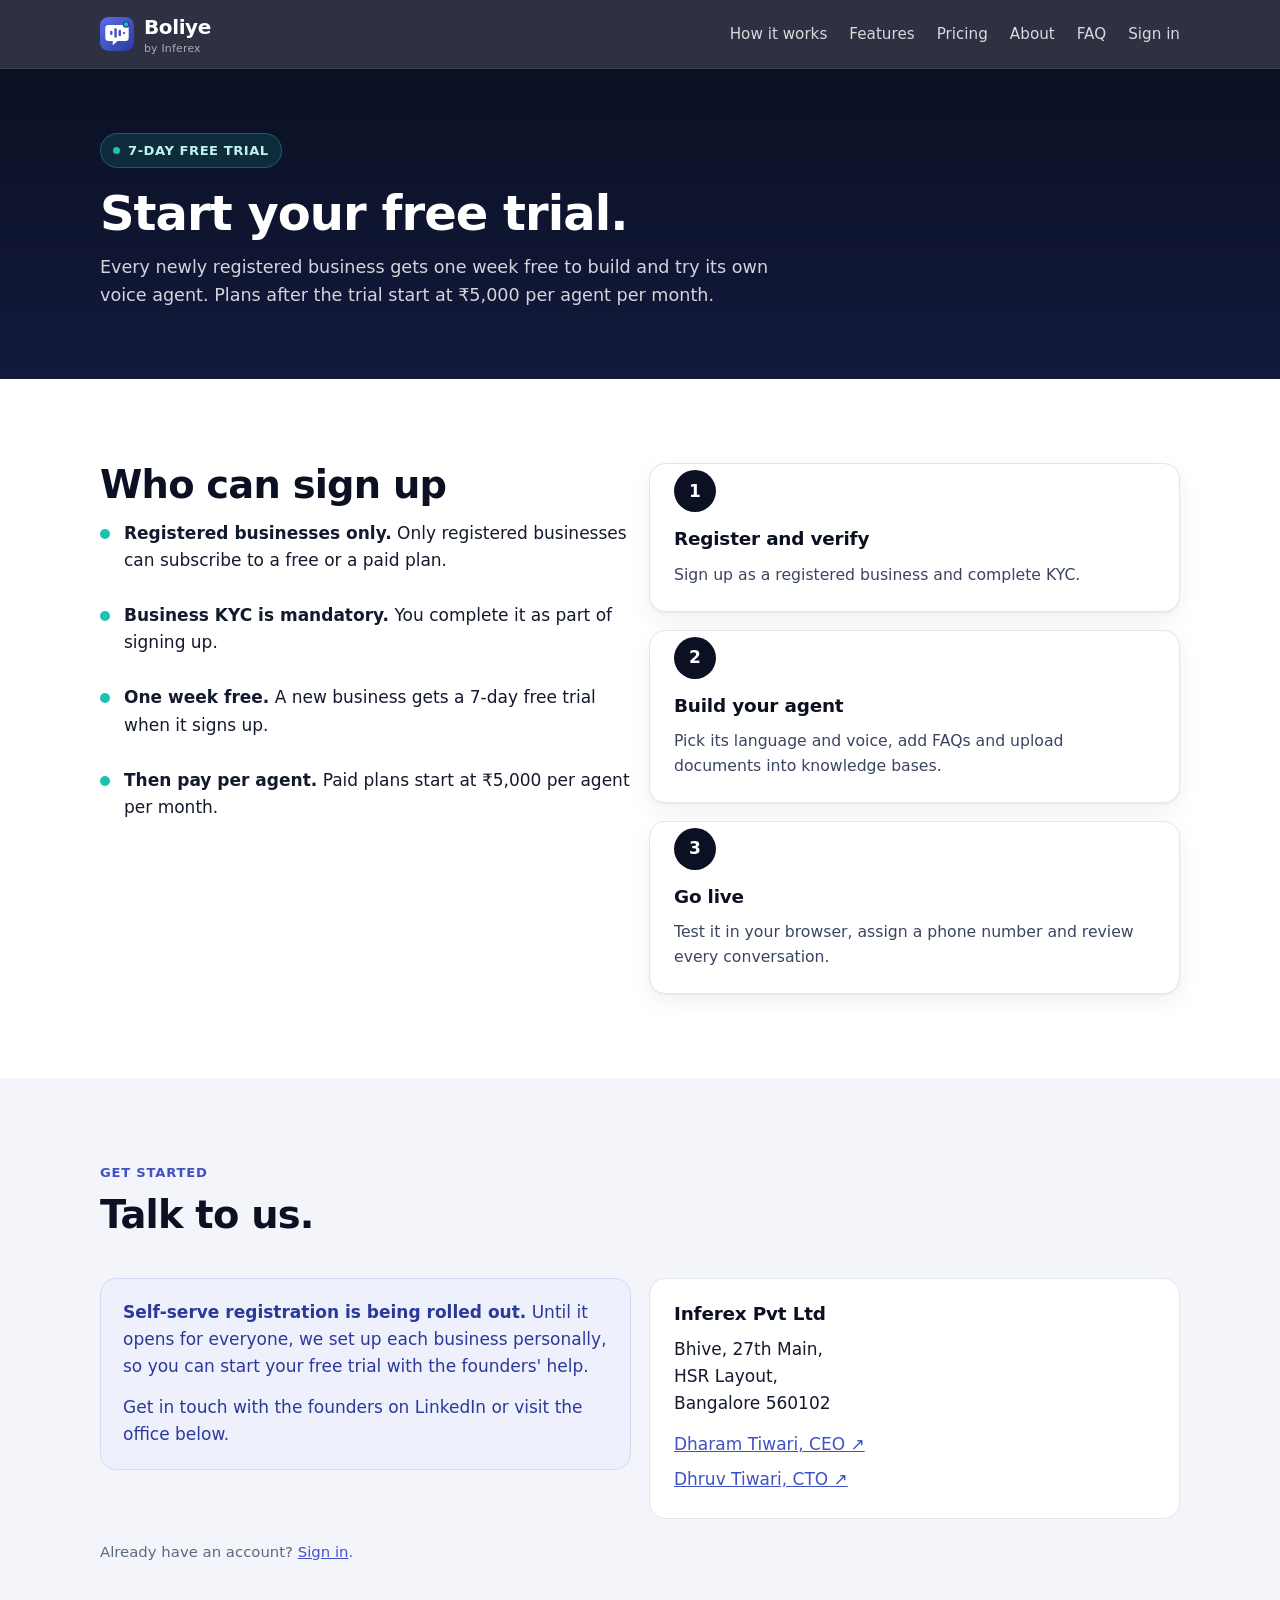
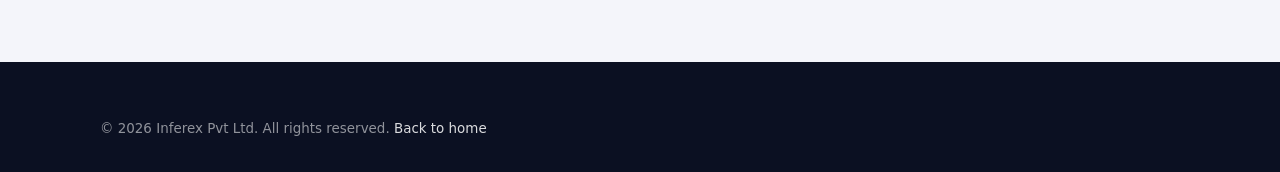
==== start.html @ 102da837 "Add the Boliye marketing website Static site for Inferex Pvt Ltd: home page, free-trial page, logo m" ====
<!doctype html>
<html lang="en">
<head>
  <meta charset="utf-8">
  <meta name="viewport" content="width=device-width, initial-scale=1">
  <title>Start your free trial · Boliye</title>
  <meta name="description" content="Register your business, complete KYC and start a 7-day free trial of Boliye voice agents. Only registered businesses can subscribe.">
  <meta name="theme-color" content="#0b1022">
  <link rel="icon" type="image/svg+xml" href="assets/favicon.svg">
  <link rel="stylesheet" href="styles.css">
  <script src="site.js" defer></script>
</head>
<body>
  <a class="skip" href="#main">Skip to content</a>

  <header class="site-header">
    <div class="wrap bar">
      <a class="brand" href="./" aria-label="Boliye home">
        <img src="assets/logo-mark.svg" width="34" height="34" alt="">
        <span><span class="name">Boliye</span><span class="by">by Inferex</span></span>
      </a>
      <button class="nav-toggle" type="button" data-nav-toggle aria-expanded="false" aria-controls="nav">Menu</button>
      <nav class="nav" id="nav" data-nav aria-label="Main">
        <a href="./#how">How it works</a>
        <a href="./#features">Features</a>
        <a href="./#pricing">Pricing</a>
        <a href="./#about">About</a>
        <a href="./#faq">FAQ</a>
        <a href="https://app.boliye.world/login.html">Sign in</a>
      </nav>
    </div>
  </header>

  <main id="main">
    <div class="page-hero">
      <div class="wrap">
        <span class="eyebrow">7-day free trial</span>
        <h1>Start your free trial.</h1>
        <p>Every newly registered business gets one week free to build and try its own voice agent. Plans after the trial start at ₹5,000 per agent per month.</p>
      </div>
    </div>

    <section>
      <div class="wrap">
        <div class="grid cols-2" style="align-items:start">
          <div>
            <h2>Who can sign up</h2>
            <div class="rules">
              <div class="rule"><span class="dot"></span><p><strong>Registered businesses only.</strong> Only registered businesses can subscribe to a free or a paid plan.</p></div>
              <div class="rule"><span class="dot"></span><p><strong>Business KYC is mandatory.</strong> You complete it as part of signing up.</p></div>
              <div class="rule"><span class="dot"></span><p><strong>One week free.</strong> A new business gets a 7-day free trial when it signs up.</p></div>
              <div class="rule"><span class="dot"></span><p><strong>Then pay per agent.</strong> Paid plans start at ₹5,000 per agent per month.</p></div>
            </div>
          </div>
          <div class="grid steps">
            <div class="card step"><h3>Register and verify</h3><p>Sign up as a registered business and complete KYC.</p></div>
            <div class="card step"><h3>Build your agent</h3><p>Pick its language and voice, add FAQs and upload documents into knowledge bases.</p></div>
            <div class="card step"><h3>Go live</h3><p>Test it in your browser, assign a phone number and review every conversation.</p></div>
          </div>
        </div>
      </div>
    </section>

    <section class="soft" id="talk">
      <div class="wrap">
        <div class="section-head">
          <div class="kicker">Get started</div>
          <h2>Talk to us.</h2>
        </div>
        <div class="grid cols-2" style="align-items:start">
          <div class="callout">
            <p><strong>Self-serve registration is being rolled out.</strong> Until it opens for everyone, we set up each business personally, so you can start your free trial with the founders' help.</p>
            <p>Get in touch with the founders on LinkedIn or visit the office below.</p>
          </div>
          <div class="card">
            <h3>Inferex Pvt Ltd</h3>
            <address style="font-style:normal;margin-bottom:14px">Bhive, 27th Main,<br>HSR Layout,<br>Bangalore 560102</address>
            <ul style="display:grid;gap:8px">
              <li><a href="https://www.linkedin.com/in/dharamtiwari/" target="_blank" rel="noopener noreferrer">Dharam Tiwari, CEO ↗</a></li>
              <li><a href="https://www.linkedin.com/in/dhruv-tiwari-dev/" target="_blank" rel="noopener noreferrer">Dhruv Tiwari, CTO ↗</a></li>
            </ul>
          </div>
        </div>
        <p class="note" style="text-align:left">Already have an account? <a href="https://app.boliye.world/login.html">Sign in</a>.</p>
      </div>
    </section>
  </main>

  <footer class="site-footer">
    <div class="wrap">
      <p class="legal" style="border:0;padding:0;margin:0">© <span data-year>2026</span> Inferex Pvt Ltd. All rights reserved. <a href="./">Back to home</a></p>
    </div>
  </footer>
</body>
</html>
---- styles.css ----
/* Boliye marketing site. Plain CSS, no external fonts or scripts. */
:root {
  --font: Inter, ui-sans-serif, system-ui, -apple-system, "Segoe UI", Roboto, "Helvetica Neue", Arial, sans-serif;
  --ink: #0b1022;
  --ink-2: #1a2142;
  --text: #141a2e;
  --text-2: #3a4560;
  --muted: #5d687e;
  --bg: #ffffff;
  --bg-soft: #f4f5fa;
  --border: #e3e6ee;
  --primary: #3f52c5;
  --primary-hover: #3345ad;
  --primary-soft: #eef0fc;
  --accent: #19c3b1;
  --accent-ink: #0b6b60;
  --radius: 16px;
  --shadow: 0 1px 2px rgba(11, 16, 34, 0.05), 0 8px 24px rgba(11, 16, 34, 0.06);
  --gutter: 20px;
  --max: 1120px;
}

* { box-sizing: border-box; }
html { scroll-behavior: smooth; scroll-padding-top: 76px; }
body {
  margin: 0;
  font-family: var(--font);
  font-size: 17px;
  line-height: 1.6;
  color: var(--text);
  background: var(--bg);
  -webkit-font-smoothing: antialiased;
}
img, svg { max-width: 100%; display: block; }
a { color: var(--primary); }
h1, h2, h3 { line-height: 1.15; color: var(--ink); margin: 0 0 12px; letter-spacing: -0.02em; }
h1 { font-size: clamp(2.2rem, 5.2vw, 3.6rem); }
h2 { font-size: clamp(1.7rem, 3.4vw, 2.4rem); }
h3 { font-size: 1.15rem; letter-spacing: -0.01em; }
p { margin: 0 0 14px; }
ul { margin: 0; padding: 0; list-style: none; }

.wrap { width: 100%; max-width: var(--max); margin: 0 auto; padding: 0 var(--gutter); }
.skip { position: absolute; left: -999px; top: 8px; background: #fff; color: var(--ink); padding: 8px 12px; border-radius: 8px; z-index: 100; }
.skip:focus { left: 8px; }
:focus-visible { outline: 3px solid var(--accent); outline-offset: 2px; border-radius: 6px; }

/* ---------- header ---------- */
.site-header {
  position: sticky; top: 0; z-index: 50;
  background: rgba(11, 16, 34, 0.86);
  backdrop-filter: saturate(160%) blur(12px);
  border-bottom: 1px solid rgba(255, 255, 255, 0.08);
}
.bar { display: flex; align-items: center; gap: 24px; min-height: 68px; }
.brand { display: inline-flex; align-items: center; gap: 10px; text-decoration: none; color: #fff; }
.brand svg { width: 34px; height: 34px; }
.brand .name { font-weight: 700; font-size: 1.25rem; letter-spacing: -0.02em; }
.brand .by { display: block; font-size: 0.68rem; font-weight: 500; color: rgba(255, 255, 255, 0.6); letter-spacing: 0.02em; margin-top: -3px; }
.nav { display: flex; align-items: center; gap: 22px; margin-left: auto; }
.nav a:not(.btn) { color: rgba(255, 255, 255, 0.82); text-decoration: none; font-size: 0.95rem; font-weight: 500; }
.nav a:not(.btn):hover { color: #fff; }
.nav-toggle { display: none; margin-left: auto; background: none; border: 1px solid rgba(255, 255, 255, 0.3); color: #fff; border-radius: 10px; padding: 8px 12px; font: inherit; cursor: pointer; }

/* ---------- buttons ---------- */
.btn {
  display: inline-flex; align-items: center; justify-content: center; gap: 8px;
  padding: 12px 22px; border-radius: 12px; border: 1px solid transparent;
  font: inherit; font-weight: 600; font-size: 0.98rem; text-decoration: none; cursor: pointer;
  background: var(--primary); color: #fff;
  transition: background 0.15s, transform 0.15s, border-color 0.15s;
}
.btn:hover { background: var(--primary-hover); }
.btn.small { padding: 9px 16px; font-size: 0.92rem; }
.btn.light { background: #fff; color: var(--ink); }
.btn.light:hover { background: #e9ecf8; }
.btn.ghost { background: transparent; border-color: rgba(255, 255, 255, 0.35); color: #fff; }
.btn.ghost:hover { background: rgba(255, 255, 255, 0.1); }
.btn.outline { background: transparent; border-color: var(--border); color: var(--ink); }
.btn.outline:hover { background: var(--bg-soft); }

/* ---------- hero ---------- */
.hero {
  position: relative; overflow: hidden; color: #fff;
  background:
    radial-gradient(900px 480px at 85% -10%, rgba(90, 109, 240, 0.55), transparent 60%),
    radial-gradient(700px 420px at 0% 110%, rgba(25, 195, 177, 0.22), transparent 60%),
    linear-gradient(180deg, var(--ink) 0%, #121a3d 100%);
}
.hero h1 { color: #fff; }
.hero-grid { display: grid; gap: 48px; padding: 72px 0 84px; align-items: center; grid-template-columns: 1.05fr 0.95fr; }
.eyebrow {
  display: inline-flex; align-items: center; gap: 8px;
  font-size: 0.82rem; font-weight: 600; letter-spacing: 0.04em; text-transform: uppercase;
  color: #bff4ed; background: rgba(25, 195, 177, 0.14); border: 1px solid rgba(25, 195, 177, 0.35);
  padding: 6px 12px; border-radius: 999px; margin-bottom: 18px;
}
.eyebrow::before { content: ""; width: 7px; height: 7px; border-radius: 50%; background: var(--accent); }
.hero .lead { font-size: 1.15rem; color: rgba(255, 255, 255, 0.82); max-width: 34em; }
.cta-row { display: flex; flex-wrap: wrap; gap: 12px; margin: 26px 0 16px; }
.fineprint { font-size: 0.86rem; color: rgba(255, 255, 255, 0.62); margin: 0; }

/* the illustrative call card */
.mock { background: #fff; color: var(--text); border-radius: 20px; box-shadow: 0 30px 80px rgba(0, 0, 0, 0.4); overflow: hidden; border: 1px solid rgba(255, 255, 255, 0.1); }
.mock-head { display: flex; align-items: center; justify-content: space-between; gap: 10px; padding: 14px 18px; border-bottom: 1px solid var(--border); background: var(--bg-soft); font-size: 0.88rem; }
.mock-head strong { color: var(--ink); }
.chip { display: inline-block; font-size: 0.74rem; font-weight: 600; padding: 3px 10px; border-radius: 999px; background: var(--primary-soft); color: #2b3a9a; white-space: nowrap; }
.chip.green { background: #e6f6ec; color: #15803d; }
.mock-body { padding: 18px; display: grid; gap: 12px; }
.bubble { max-width: 86%; padding: 11px 14px; border-radius: 14px; font-size: 0.95rem; line-height: 1.45; }
.bubble small { display: block; font-size: 0.72rem; font-weight: 600; letter-spacing: 0.04em; text-transform: uppercase; opacity: 0.65; margin-bottom: 2px; }
.bubble.caller { background: var(--bg-soft); border: 1px solid var(--border); justify-self: start; border-bottom-left-radius: 4px; }
.bubble.agent { background: var(--primary); color: #fff; justify-self: end; border-bottom-right-radius: 4px; }
.mock-foot { display: flex; flex-wrap: wrap; gap: 8px; padding: 12px 18px 16px; border-top: 1px solid var(--border); }
.caption { font-size: 0.8rem; color: rgba(255, 255, 255, 0.55); text-align: center; margin: 12px 0 0; }

/* ---------- sections ---------- */
section { padding: 84px 0; }
section.soft { background: var(--bg-soft); }
.section-head { max-width: 40em; margin-bottom: 40px; }
.section-head p { color: var(--muted); font-size: 1.08rem; }
.kicker { font-size: 0.82rem; font-weight: 700; letter-spacing: 0.06em; text-transform: uppercase; color: var(--primary); margin-bottom: 10px; }

.grid { display: grid; gap: 18px; }
.cols-2 { grid-template-columns: repeat(2, 1fr); }
.cols-3 { grid-template-columns: repeat(3, 1fr); }
.cols-4 { grid-template-columns: repeat(4, 1fr); }
.card { background: #fff; border: 1px solid var(--border); border-radius: var(--radius); padding: 24px; box-shadow: var(--shadow); }
section.soft .card { box-shadow: none; }
.card p { color: var(--text-2); margin: 0; font-size: 0.98rem; }
.icon { width: 42px; height: 42px; border-radius: 12px; background: var(--primary-soft); color: var(--primary); display: grid; place-items: center; margin-bottom: 14px; }
.icon svg { width: 22px; height: 22px; }

/* steps */
.steps { counter-reset: step; }
.step { position: relative; padding-top: 6px; }
.step::before {
  counter-increment: step; content: counter(step);
  display: grid; place-items: center; width: 42px; height: 42px; border-radius: 50%;
  background: var(--ink); color: #fff; font-weight: 700; margin-bottom: 16px;
}

/* pricing */
.plan { display: flex; flex-direction: column; gap: 14px; position: relative; }
.plan.featured { border: 2px solid var(--primary); box-shadow: 0 18px 50px rgba(63, 82, 197, 0.18); }
.badge { position: absolute; top: -13px; left: 24px; background: var(--primary); color: #fff; font-size: 0.74rem; font-weight: 700; letter-spacing: 0.04em; text-transform: uppercase; padding: 4px 12px; border-radius: 999px; }
.price { font-size: 2.4rem; font-weight: 800; color: var(--ink); letter-spacing: -0.03em; line-height: 1.1; }
.price small { font-size: 0.95rem; font-weight: 500; color: var(--muted); letter-spacing: 0; }
.price .from { display: block; font-size: 0.82rem; font-weight: 600; color: var(--muted); letter-spacing: 0.04em; text-transform: uppercase; }
.plan ul { display: grid; gap: 10px; margin: 6px 0 8px; }
.plan li { position: relative; padding-left: 26px; color: var(--text-2); font-size: 0.97rem; }
.plan li::before { content: ""; position: absolute; left: 0; top: 7px; width: 14px; height: 8px; border-left: 2.5px solid var(--accent-ink); border-bottom: 2.5px solid var(--accent-ink); transform: rotate(-45deg) scale(0.9); }
.plan .btn { margin-top: auto; }
.note { margin-top: 22px; color: var(--muted); font-size: 0.93rem; text-align: center; }

/* team */
.person { display: flex; flex-direction: column; gap: 12px; }
.avatar { width: 64px; height: 64px; border-radius: 18px; display: grid; place-items: center; font-weight: 800; font-size: 1.4rem; color: #fff; background: linear-gradient(135deg, #5a6df0, #2b3a9a); }
.avatar.alt { background: linear-gradient(135deg, #19c3b1, #0b6b60); }
.role { font-size: 0.9rem; font-weight: 600; color: var(--primary); margin: -6px 0 0; }
.person a.link { display: inline-flex; align-items: center; gap: 8px; font-weight: 600; font-size: 0.95rem; text-decoration: none; margin-top: auto; }
.person a.link:hover { text-decoration: underline; }

/* faq */
.faq { max-width: 52em; display: grid; gap: 12px; }
.faq details { background: #fff; border: 1px solid var(--border); border-radius: 14px; padding: 4px 20px; }
.faq summary { cursor: pointer; font-weight: 600; color: var(--ink); padding: 16px 0; list-style: none; display: flex; justify-content: space-between; gap: 16px; }
.faq summary::-webkit-details-marker { display: none; }
.faq summary::after { content: "+"; font-size: 1.4rem; line-height: 1; color: var(--primary); }
.faq details[open] summary::after { content: "–"; }
.faq details p { color: var(--text-2); padding-bottom: 14px; }

/* closing cta */
.closing { background: linear-gradient(135deg, #2b3a9a, #3f52c5 55%, #19a89a); color: #fff; text-align: center; border-radius: 28px; padding: 64px 24px; }
.closing h2 { color: #fff; }
.closing p { color: rgba(255, 255, 255, 0.86); max-width: 34em; margin: 0 auto 24px; font-size: 1.1rem; }
.closing .cta-row { justify-content: center; margin: 0; }

/* footer */
.site-footer { background: var(--ink); color: rgba(255, 255, 255, 0.72); padding: 56px 0 32px; font-size: 0.93rem; }
.site-footer a { color: rgba(255, 255, 255, 0.85); text-decoration: none; }
.site-footer a:hover { color: #fff; text-decoration: underline; }
.foot-grid { display: grid; gap: 32px; grid-template-columns: 1.4fr 1fr 1fr; margin-bottom: 32px; }
.site-footer h3 { color: #fff; font-size: 0.82rem; letter-spacing: 0.06em; text-transform: uppercase; margin-bottom: 14px; }
.site-footer ul { display: grid; gap: 8px; }
.site-footer address { font-style: normal; line-height: 1.6; }
.legal { border-top: 1px solid rgba(255, 255, 255, 0.12); padding-top: 22px; font-size: 0.84rem; color: rgba(255, 255, 255, 0.55); }

/* start page */
.page-hero { background: linear-gradient(180deg, var(--ink), #121a3d); color: #fff; padding: 64px 0 56px; }
.page-hero h1 { color: #fff; font-size: clamp(2rem, 4.4vw, 3rem); }
.page-hero p { color: rgba(255, 255, 255, 0.82); max-width: 38em; font-size: 1.1rem; }
.rules { display: grid; gap: 14px; margin-top: 8px; }
.rule { display: flex; gap: 14px; align-items: flex-start; }
.rule .dot { flex: none; width: 10px; height: 10px; border-radius: 50%; background: var(--accent); margin-top: 9px; }
.callout { background: var(--primary-soft); border: 1px solid #d5daf7; border-radius: var(--radius); padding: 20px 22px; color: #2b3a9a; }
.callout p:last-child { margin: 0; }

/* ---------- responsive ---------- */
@media (max-width: 960px) {
  .hero-grid { grid-template-columns: 1fr; padding: 48px 0 56px; gap: 36px; }
  .cols-4 { grid-template-columns: repeat(2, 1fr); }
  .cols-3 { grid-template-columns: 1fr; }
  .foot-grid { grid-template-columns: 1fr 1fr; }
}
@media (max-width: 720px) {
  body { font-size: 16px; }
  section { padding: 60px 0; }
  .nav-toggle { display: inline-block; }
  .nav {
    display: none; position: absolute; left: 0; right: 0; top: 68px; margin: 0;
    flex-direction: column; align-items: stretch; gap: 4px; padding: 14px var(--gutter) 20px;
    background: var(--ink); border-bottom: 1px solid rgba(255, 255, 255, 0.1);
  }
  .nav.open { display: flex; }
  .nav a:not(.btn) { padding: 12px 4px; font-size: 1.02rem; }
  .cols-2, .cols-4 { grid-template-columns: 1fr; }
  .foot-grid { grid-template-columns: 1fr; }
  .bubble { max-width: 94%; }
}
@media (prefers-reduced-motion: reduce) {
  html { scroll-behavior: auto; }
  .btn { transition: none; }
}
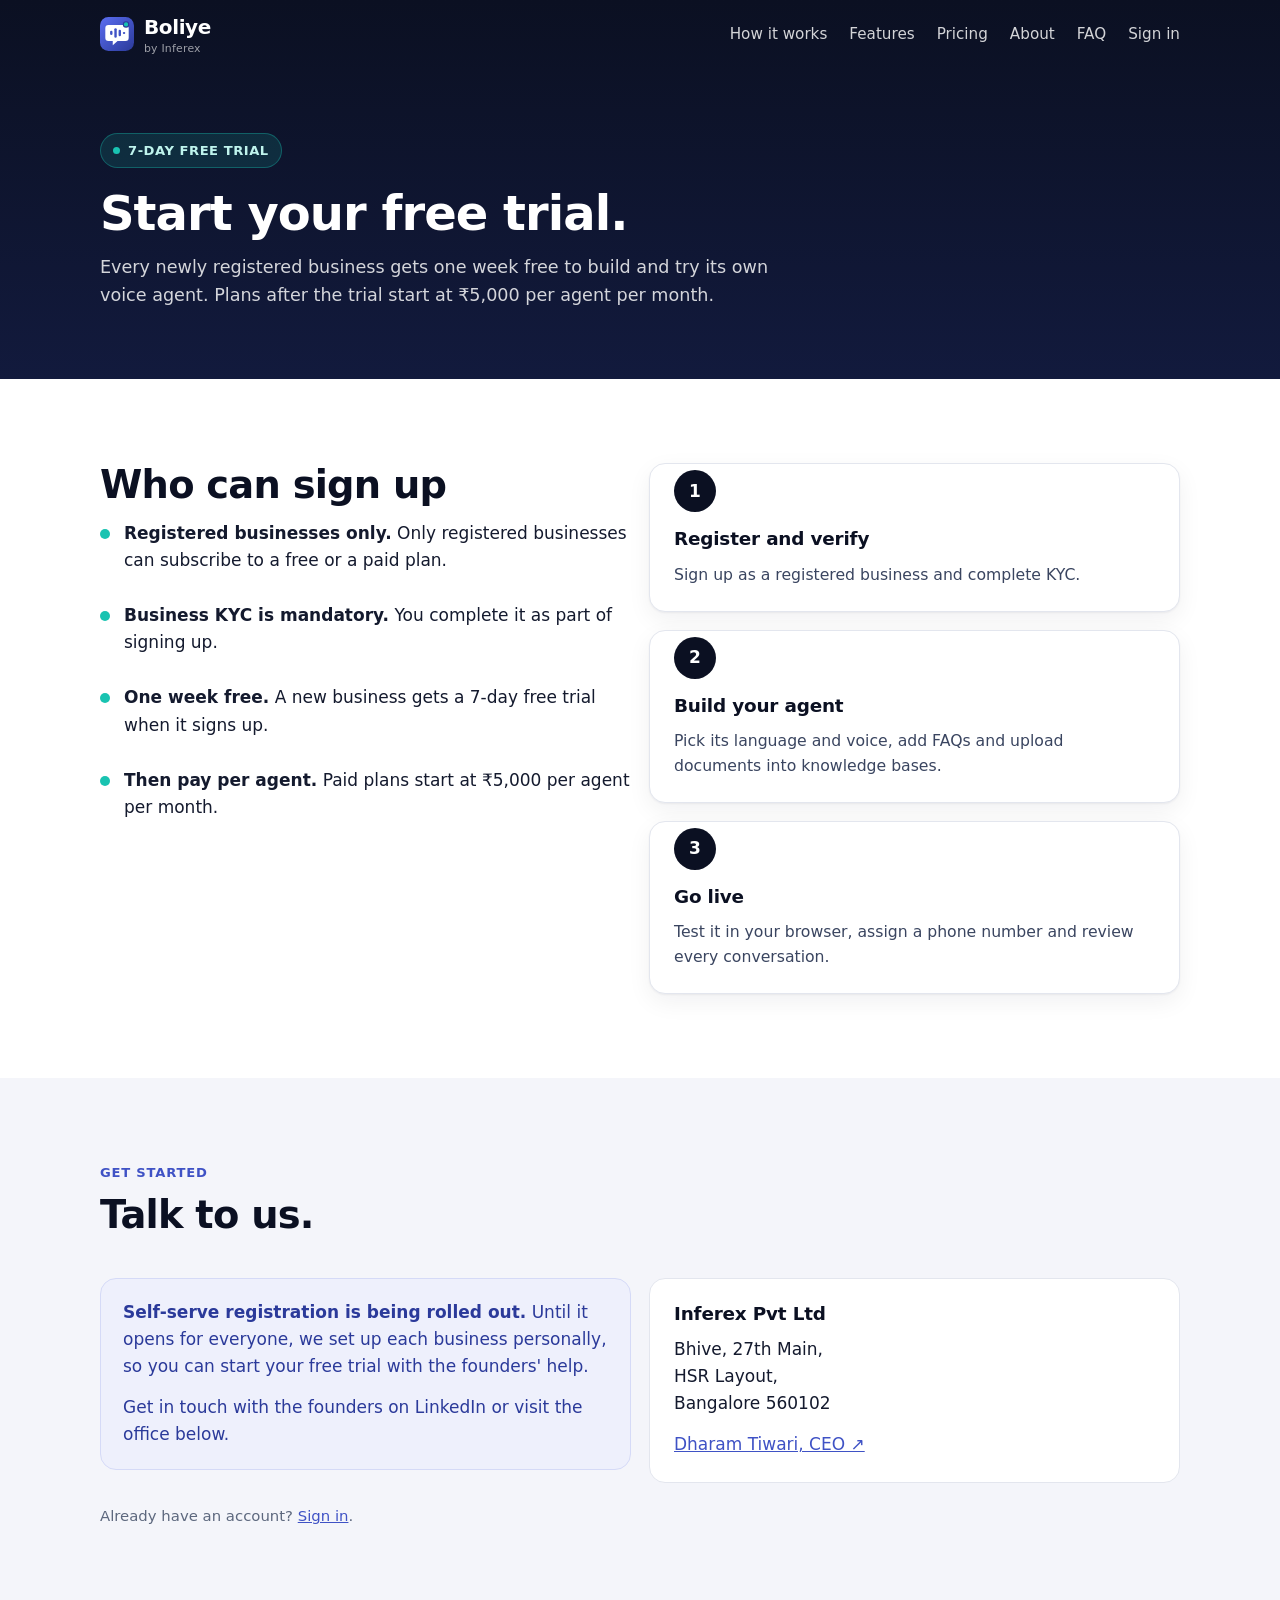
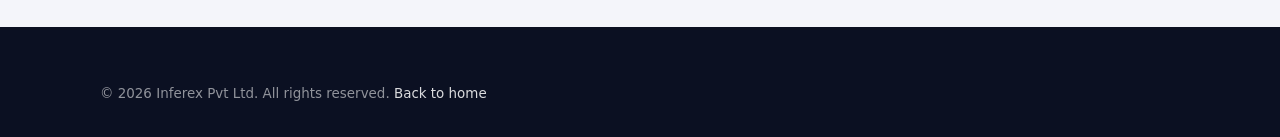
==== commit 8a26dfae: "fix" ====
--- a/start.html
+++ b/start.html
@@ -77,7 +77,6 @@
             <address style="font-style:normal;margin-bottom:14px">Bhive, 27th Main,<br>HSR Layout,<br>Bangalore 560102</address>
             <ul style="display:grid;gap:8px">
               <li><a href="https://www.linkedin.com/in/dharamtiwari/" target="_blank" rel="noopener noreferrer">Dharam Tiwari, CEO ↗</a></li>
-              <li><a href="https://www.linkedin.com/in/dhruv-tiwari-dev/" target="_blank" rel="noopener noreferrer">Dhruv Tiwari, CTO ↗</a></li>
             </ul>
           </div>
         </div>
--- a/styles.css
+++ b/styles.css
@@ -48,9 +48,10 @@
 /* ---------- header ---------- */
 .site-header {
   position: sticky; top: 0; z-index: 50;
-  background: rgba(11, 16, 34, 0.86);
-  backdrop-filter: saturate(160%) blur(12px);
-  border-bottom: 1px solid rgba(255, 255, 255, 0.08);
+  background: transparent;
+  border-bottom: 1px solid transparent;
+  transition: background 0.25s ease, border-color 0.25s ease, backdrop-filter 0.25s ease;
+  margin-bottom: -69px; /* let the hero show through the transparent header */
 }
 .bar { display: flex; align-items: center; gap: 24px; min-height: 68px; }
 .brand { display: inline-flex; align-items: center; gap: 10px; text-decoration: none; color: #fff; }
@@ -62,6 +63,12 @@
 .nav a:not(.btn):hover { color: #fff; }
 .nav-toggle { display: none; margin-left: auto; background: none; border: 1px solid rgba(255, 255, 255, 0.3); color: #fff; border-radius: 10px; padding: 8px 12px; font: inherit; cursor: pointer; }
 
+.site-header.scrolled {
+  background: rgba(11, 16, 34, 0.86);
+  backdrop-filter: saturate(160%) blur(12px);
+  border-bottom-color: rgba(255, 255, 255, 0.08);
+}
+
 /* ---------- buttons ---------- */
 .btn {
   display: inline-flex; align-items: center; justify-content: center; gap: 8px;
@@ -81,14 +88,14 @@
 
 /* ---------- hero ---------- */
 .hero {
-  position: relative; overflow: hidden; color: #fff;
+  position: relative; overflow: hidden; color: #fff; padding-top: 69px;
   background:
     radial-gradient(900px 480px at 85% -10%, rgba(90, 109, 240, 0.55), transparent 60%),
     radial-gradient(700px 420px at 0% 110%, rgba(25, 195, 177, 0.22), transparent 60%),
     linear-gradient(180deg, var(--ink) 0%, #121a3d 100%);
 }
 .hero h1 { color: #fff; }
-.hero-grid { display: grid; gap: 48px; padding: 72px 0 84px; align-items: center; grid-template-columns: 1.05fr 0.95fr; }
+.hero-grid { display: grid; gap: 48px; padding: 97px 0 109px; align-items: center; grid-template-columns: 1.05fr 0.95fr; }
 .eyebrow {
   display: inline-flex; align-items: center; gap: 8px;
   font-size: 0.82rem; font-weight: 600; letter-spacing: 0.04em; text-transform: uppercase;
@@ -155,8 +162,7 @@
 
 /* team */
 .person { display: flex; flex-direction: column; gap: 12px; }
-.avatar { width: 64px; height: 64px; border-radius: 18px; display: grid; place-items: center; font-weight: 800; font-size: 1.4rem; color: #fff; background: linear-gradient(135deg, #5a6df0, #2b3a9a); }
-.avatar.alt { background: linear-gradient(135deg, #19c3b1, #0b6b60); }
+.person-photo { width: 100%; aspect-ratio: 1; object-fit: cover; border-radius: 14px; }
 .role { font-size: 0.9rem; font-weight: 600; color: var(--primary); margin: -6px 0 0; }
 .person a.link { display: inline-flex; align-items: center; gap: 8px; font-weight: 600; font-size: 0.95rem; text-decoration: none; margin-top: auto; }
 .person a.link:hover { text-decoration: underline; }
@@ -187,7 +193,7 @@
 .legal { border-top: 1px solid rgba(255, 255, 255, 0.12); padding-top: 22px; font-size: 0.84rem; color: rgba(255, 255, 255, 0.55); }
 
 /* start page */
-.page-hero { background: linear-gradient(180deg, var(--ink), #121a3d); color: #fff; padding: 64px 0 56px; }
+.page-hero { background: linear-gradient(180deg, var(--ink), #121a3d); color: #fff; padding: 133px 0 56px; }
 .page-hero h1 { color: #fff; font-size: clamp(2rem, 4.4vw, 3rem); }
 .page-hero p { color: rgba(255, 255, 255, 0.82); max-width: 38em; font-size: 1.1rem; }
 .rules { display: grid; gap: 14px; margin-top: 8px; }
@@ -198,9 +204,10 @@
 
 /* ---------- responsive ---------- */
 @media (max-width: 960px) {
-  .hero-grid { grid-template-columns: 1fr; padding: 48px 0 56px; gap: 36px; }
+  .hero-grid { grid-template-columns: 1fr; padding: 73px 0 81px; gap: 36px; }
   .cols-4 { grid-template-columns: repeat(2, 1fr); }
   .cols-3 { grid-template-columns: 1fr; }
+  .people-grid { grid-template-columns: repeat(3, minmax(0, 1fr)); }
   .foot-grid { grid-template-columns: 1fr 1fr; }
 }
 @media (max-width: 720px) {
@@ -215,6 +222,7 @@
   .nav.open { display: flex; }
   .nav a:not(.btn) { padding: 12px 4px; font-size: 1.02rem; }
   .cols-2, .cols-4 { grid-template-columns: 1fr; }
+  .people-grid { grid-template-columns: 1fr; }
   .foot-grid { grid-template-columns: 1fr; }
   .bubble { max-width: 94%; }
 }
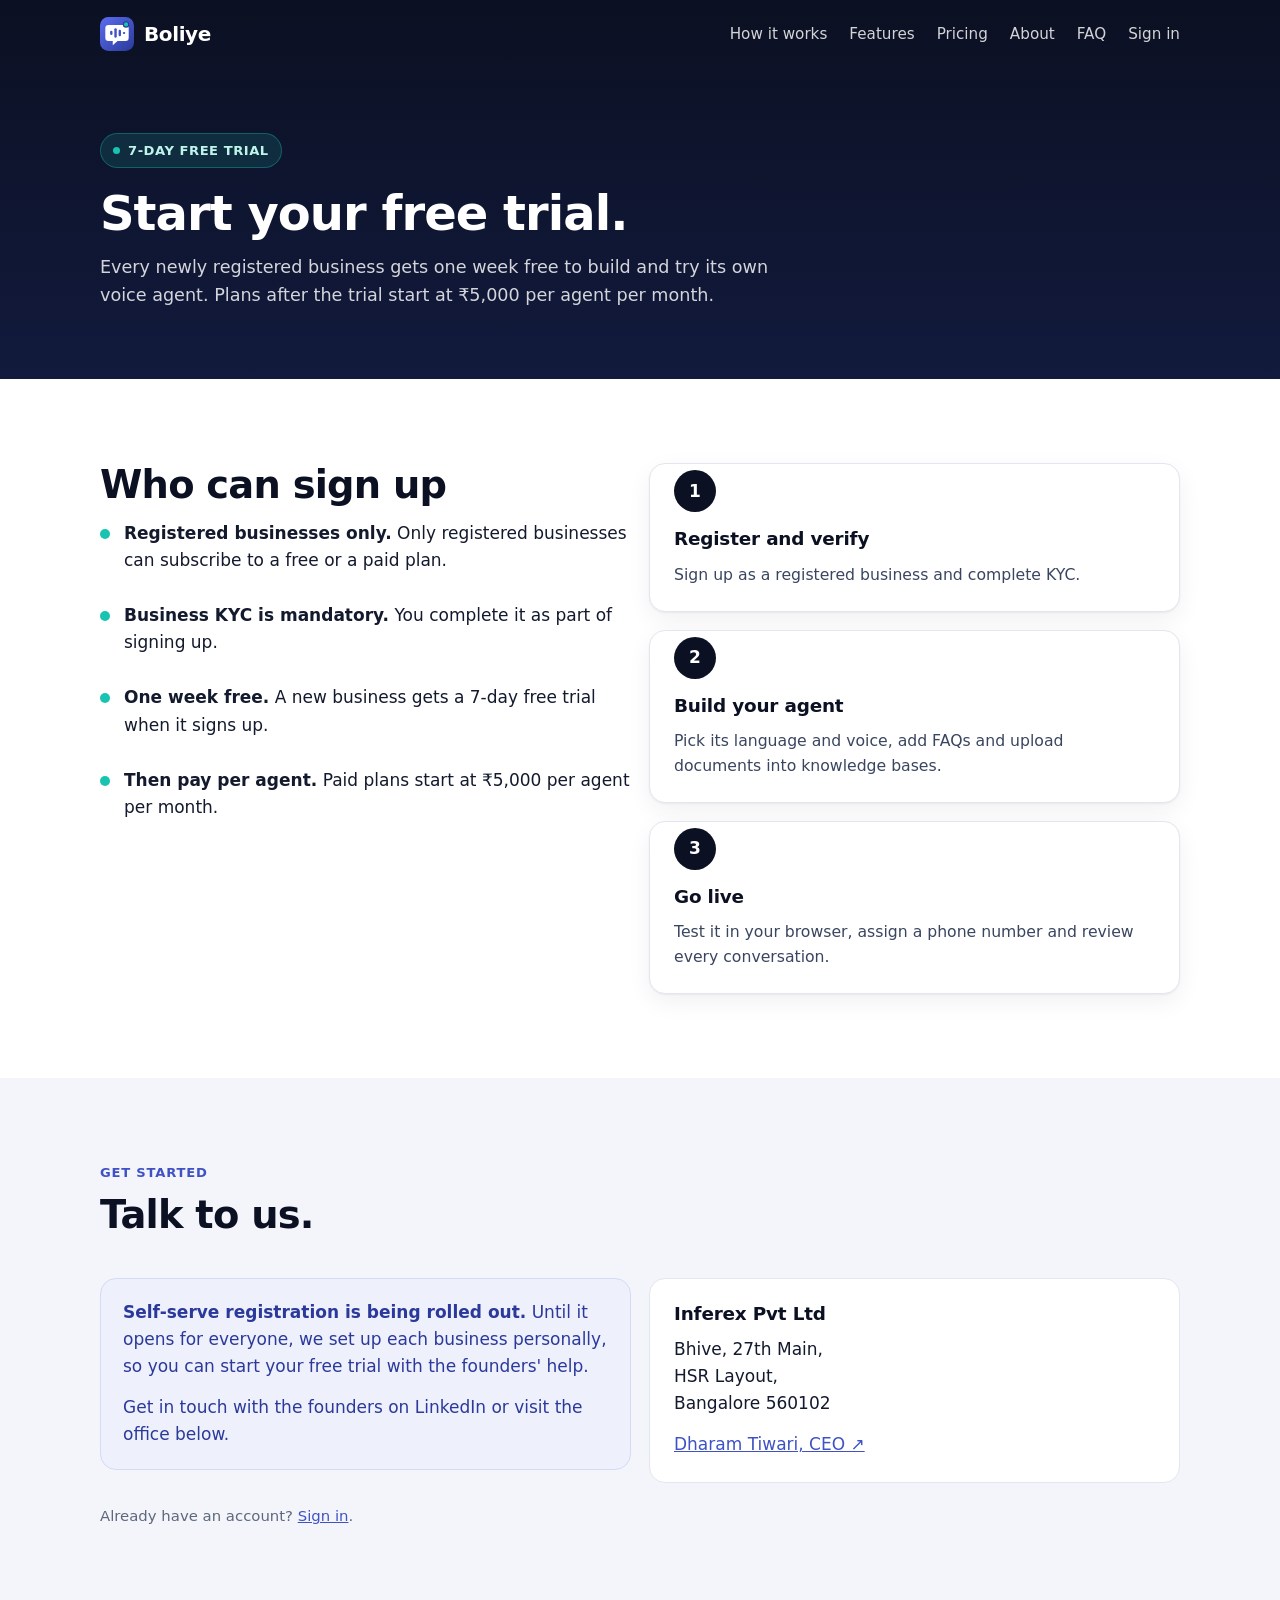
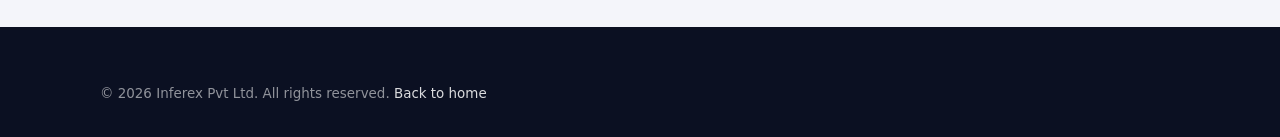
==== commit 5d8ca495: "fix" ====
--- a/start.html
+++ b/start.html
@@ -17,7 +17,7 @@
     <div class="wrap bar">
       <a class="brand" href="./" aria-label="Boliye home">
         <img src="assets/logo-mark.svg" width="34" height="34" alt="">
-        <span><span class="name">Boliye</span><span class="by">by Inferex</span></span>
+        <span class="name">Boliye</span>
       </a>
       <button class="nav-toggle" type="button" data-nav-toggle aria-expanded="false" aria-controls="nav">Menu</button>
       <nav class="nav" id="nav" data-nav aria-label="Main">
--- a/styles.css
+++ b/styles.css
@@ -57,7 +57,6 @@
 .brand { display: inline-flex; align-items: center; gap: 10px; text-decoration: none; color: #fff; }
 .brand svg { width: 34px; height: 34px; }
 .brand .name { font-weight: 700; font-size: 1.25rem; letter-spacing: -0.02em; }
-.brand .by { display: block; font-size: 0.68rem; font-weight: 500; color: rgba(255, 255, 255, 0.6); letter-spacing: 0.02em; margin-top: -3px; }
 .nav { display: flex; align-items: center; gap: 22px; margin-left: auto; }
 .nav a:not(.btn) { color: rgba(255, 255, 255, 0.82); text-decoration: none; font-size: 0.95rem; font-weight: 500; }
 .nav a:not(.btn):hover { color: #fff; }
